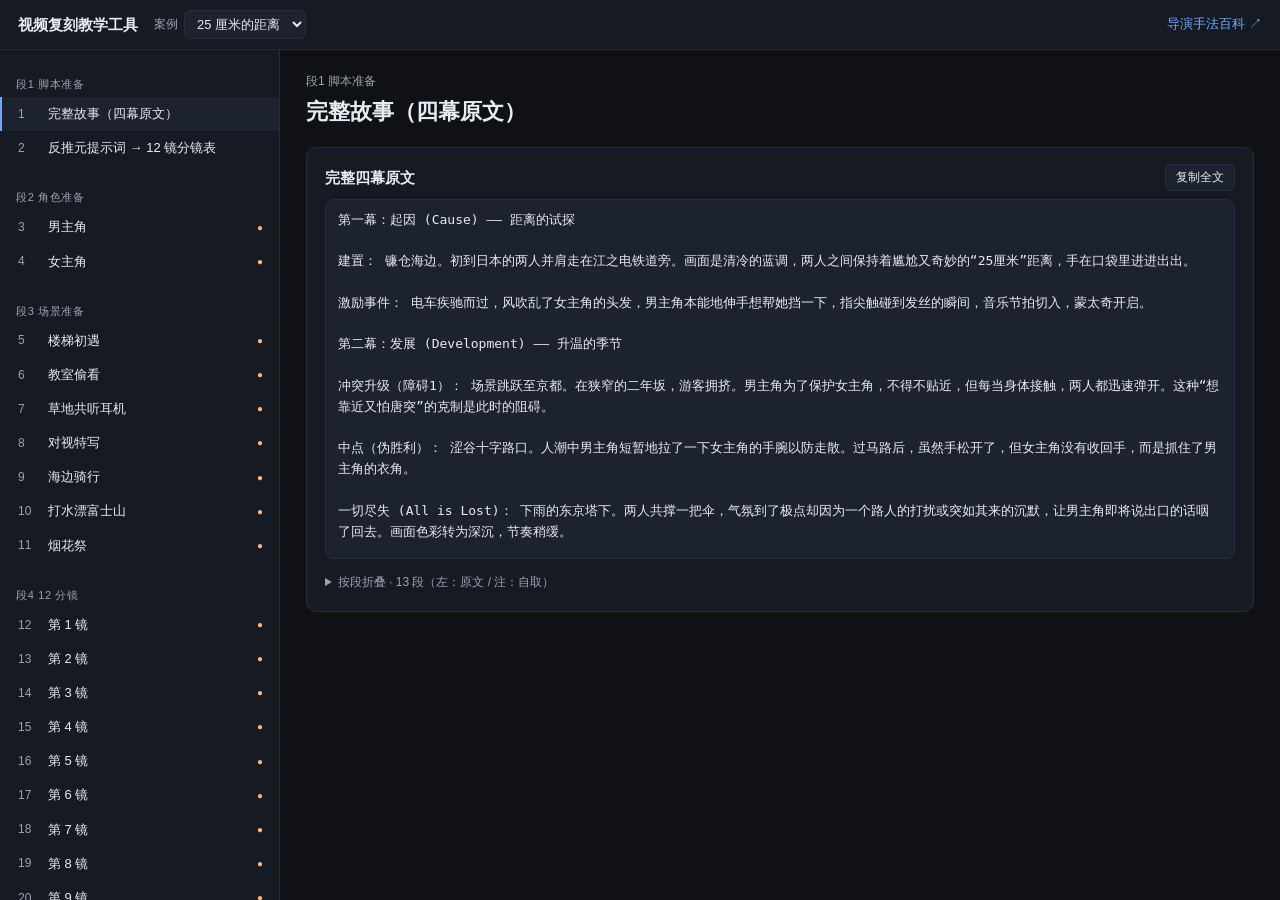
==== web/index.html @ 410fa0f4 "重写脚手架：23 步结构 + 案例下拉 + 双输出管线 - scripts/build-course-data.py: 从 source.json 修复 JSON 残缺、   抽取节点、按场景/角色分" ====
<!doctype html>
<html lang="zh-CN">
<head>
  <meta charset="utf-8" />
  <meta name="viewport" content="width=device-width,initial-scale=1" />
  <title>视频复刻教学工具</title>
  <link rel="stylesheet" href="./styles.css" />
</head>
<body>
  <header class="app-header">
    <div class="brand">视频复刻教学工具</div>
    <div class="case-picker">
      <label for="case-select">案例</label>
      <select id="case-select"></select>
    </div>
    <a class="wiki-link" href="./wiki.html" target="_blank" rel="noopener">导演手法百科 ↗</a>
  </header>

  <div class="layout">
    <aside id="sidebar" class="sidebar"></aside>
    <main id="main" class="main">
      <div class="empty">加载中…</div>
    </main>
  </div>

  <script src="./app.js"></script>
</body>
</html>
---- web/styles.css ----
:root {
  --bg: #0f1115;
  --panel: #161a22;
  --panel-2: #1c2230;
  --border: #262d3b;
  --text: #e7ebf3;
  --text-dim: #9aa3b2;
  --accent: #6ea8fe;
  --accent-2: #ffb27a;
  --ok: #59c28d;
}
* { box-sizing: border-box; }
html, body { margin: 0; padding: 0; background: var(--bg); color: var(--text);
  font: 14px/1.55 -apple-system, BlinkMacSystemFont, "PingFang SC", "Microsoft YaHei", sans-serif; }

a { color: var(--accent); text-decoration: none; }
a:hover { text-decoration: underline; }

.app-header {
  display: flex; align-items: center; gap: 16px;
  padding: 10px 18px; border-bottom: 1px solid var(--border); background: var(--panel);
  position: sticky; top: 0; z-index: 10;
}
.brand { font-weight: 600; font-size: 15px; }
.case-picker { display: flex; align-items: center; gap: 6px; }
.case-picker label { color: var(--text-dim); font-size: 12px; }
.case-picker select {
  background: var(--panel-2); color: var(--text); border: 1px solid var(--border);
  padding: 5px 8px; border-radius: 6px; font-size: 13px;
}
.wiki-link { margin-left: auto; font-size: 13px; }

.layout { display: grid; grid-template-columns: 280px 1fr; min-height: calc(100vh - 50px); }

.sidebar {
  border-right: 1px solid var(--border); background: var(--panel);
  padding: 12px 0; overflow-y: auto; max-height: calc(100vh - 50px); position: sticky; top: 50px;
}
.side-group { padding: 6px 0 10px 0; }
.side-group-title {
  padding: 8px 16px 4px 16px; font-size: 11px; color: var(--text-dim);
  letter-spacing: 0.06em; text-transform: uppercase;
}
.side-step {
  display: flex; align-items: center; gap: 8px; padding: 7px 16px;
  color: var(--text); font-size: 13px; cursor: pointer; border-left: 2px solid transparent;
}
.side-step:hover { background: var(--panel-2); text-decoration: none; }
.side-step.active { background: var(--panel-2); border-left-color: var(--accent); }
.step-no { color: var(--text-dim); width: 22px; font-variant-numeric: tabular-nums; font-size: 12px; }
.step-title { flex: 1; }
.ms-dot { color: var(--accent-2); font-size: 10px; }

.main { padding: 22px 26px 80px 26px; max-width: 1000px; }
.empty { color: var(--text-dim); padding: 40px; text-align: center; }

.step-head { margin: 0 0 18px 0; }
.breadcrumb { color: var(--text-dim); font-size: 12px; margin-bottom: 4px; }
.step-head h1 { font-size: 22px; margin: 0; font-weight: 600; }

.card {
  background: var(--panel); border: 1px solid var(--border); border-radius: 10px;
  padding: 16px 18px; margin-bottom: 16px;
}
.sub-card.milestone { border-color: #4a3f2a; background: linear-gradient(0deg, rgba(255,178,122,0.04), transparent), var(--panel); }
.card-head { display: flex; align-items: center; gap: 10px; margin-bottom: 8px; }
.card-title { font-weight: 600; font-size: 15px; flex: 1; }
.copy-btn {
  background: var(--panel-2); color: var(--text); border: 1px solid var(--border);
  padding: 4px 10px; border-radius: 6px; font-size: 12px; cursor: pointer;
}
.copy-btn:hover { background: #232a3a; }
.copy-btn.copied { background: var(--ok); color: #0a0f0a; border-color: var(--ok); }

.desc { color: var(--text-dim); font-size: 13px; margin: 6px 0 10px 0; }

pre.story-body, pre.prompt-body, pre.seg-body {
  white-space: pre-wrap; word-break: break-word;
  background: var(--panel-2); border: 1px solid var(--border); border-radius: 8px;
  padding: 10px 12px; font: 13px/1.6 ui-monospace, "SF Mono", Consolas, monospace;
  margin: 0;
}
pre.story-body { max-height: 360px; overflow-y: auto; }
pre.prompt-body { max-height: 320px; overflow-y: auto; }

.segments { margin-top: 10px; }
.segments summary { cursor: pointer; color: var(--text-dim); font-size: 12px; padding: 4px 0; }
.seg-row { display: grid; grid-template-columns: 140px 1fr; gap: 10px; margin: 8px 0; }
.seg-label { color: var(--accent); font-size: 12px; }
.seg-body { font-size: 12px; }

.tools { margin-top: 12px; }
.tools-label { color: var(--text-dim); font-size: 12px; margin-bottom: 6px; }
.tools-list { display: flex; flex-wrap: wrap; gap: 8px; }
.tool-chip {
  display: inline-flex; align-items: baseline; gap: 6px;
  background: var(--panel-2); border: 1px solid var(--border);
  padding: 5px 10px; border-radius: 999px; font-size: 12px;
}
.tool-chip strong { font-weight: 600; }
.tool-chip .note { color: var(--text-dim); font-size: 11px; }

.preview { margin-top: 12px; }
.preview-label { color: var(--text-dim); font-size: 12px; margin-bottom: 6px; }
.preview-grid { display: grid; grid-template-columns: repeat(auto-fill, minmax(140px, 1fr)); gap: 8px; }
.preview-grid img, .preview-grid video { width: 100%; height: 90px; object-fit: cover; border-radius: 6px; background: #000; }

.upload { margin-top: 14px; padding: 12px; border: 1px dashed var(--border); border-radius: 8px; background: rgba(255,178,122,0.03); }
.upload-label { color: var(--accent-2); font-size: 12px; margin-bottom: 8px; }
.upload-controls { display: flex; align-items: center; gap: 10px; }
.upload-controls input[type=file] { color: var(--text-dim); font-size: 12px; }
.upload-controls .del-btn {
  background: transparent; color: var(--text-dim); border: 1px solid var(--border);
  padding: 3px 8px; border-radius: 5px; font-size: 12px; cursor: pointer;
}
.upload-preview { margin-top: 10px; }
.upload-preview img, .upload-preview video { max-width: 360px; max-height: 240px; border-radius: 6px; }

.knowledge-card {
  margin-top: 12px; padding: 10px 12px; background: rgba(110,168,254,0.06);
  border: 1px solid rgba(110,168,254,0.25); border-radius: 8px;
}
.kc-title { font-size: 13px; margin-bottom: 4px; }
.kc-body { color: var(--text-dim); font-size: 12px; }

dl.sb-row { display: grid; grid-template-columns: 80px 1fr; gap: 6px 12px; margin: 6px 0; }
dl.sb-row dt { color: var(--text-dim); font-size: 12px; }
dl.sb-row dd { margin: 0; font-size: 13px; }

.table-wrap { overflow-x: auto; }
.sb-table { width: 100%; border-collapse: collapse; font-size: 12px; }
.sb-table th, .sb-table td { border: 1px solid var(--border); padding: 6px 8px; text-align: left; vertical-align: top; }
.sb-table th { background: var(--panel-2); color: var(--text-dim); font-weight: 500; }

/* wiki */
.wiki-body { background: var(--bg); }
.wiki-main { display: grid; grid-template-columns: 260px 1fr; gap: 24px; padding: 20px 26px; max-width: 1100px; margin: 0 auto; }
.wiki-toc { position: sticky; top: 70px; align-self: start; display: flex; flex-direction: column; gap: 4px; }
.wiki-toc a { padding: 6px 8px; border-radius: 6px; font-size: 13px; }
.wiki-toc a:hover { background: var(--panel-2); text-decoration: none; }
.wiki-content { display: flex; flex-direction: column; gap: 18px; }
.wiki-entry { background: var(--panel); border: 1px solid var(--border); border-radius: 10px; padding: 16px 18px; }
.wiki-entry h2 { margin: 0 0 8px 0; font-size: 17px; }
.wiki-entry pre { white-space: pre-wrap; color: var(--text-dim); font: 13px/1.65 inherit; margin: 0; }
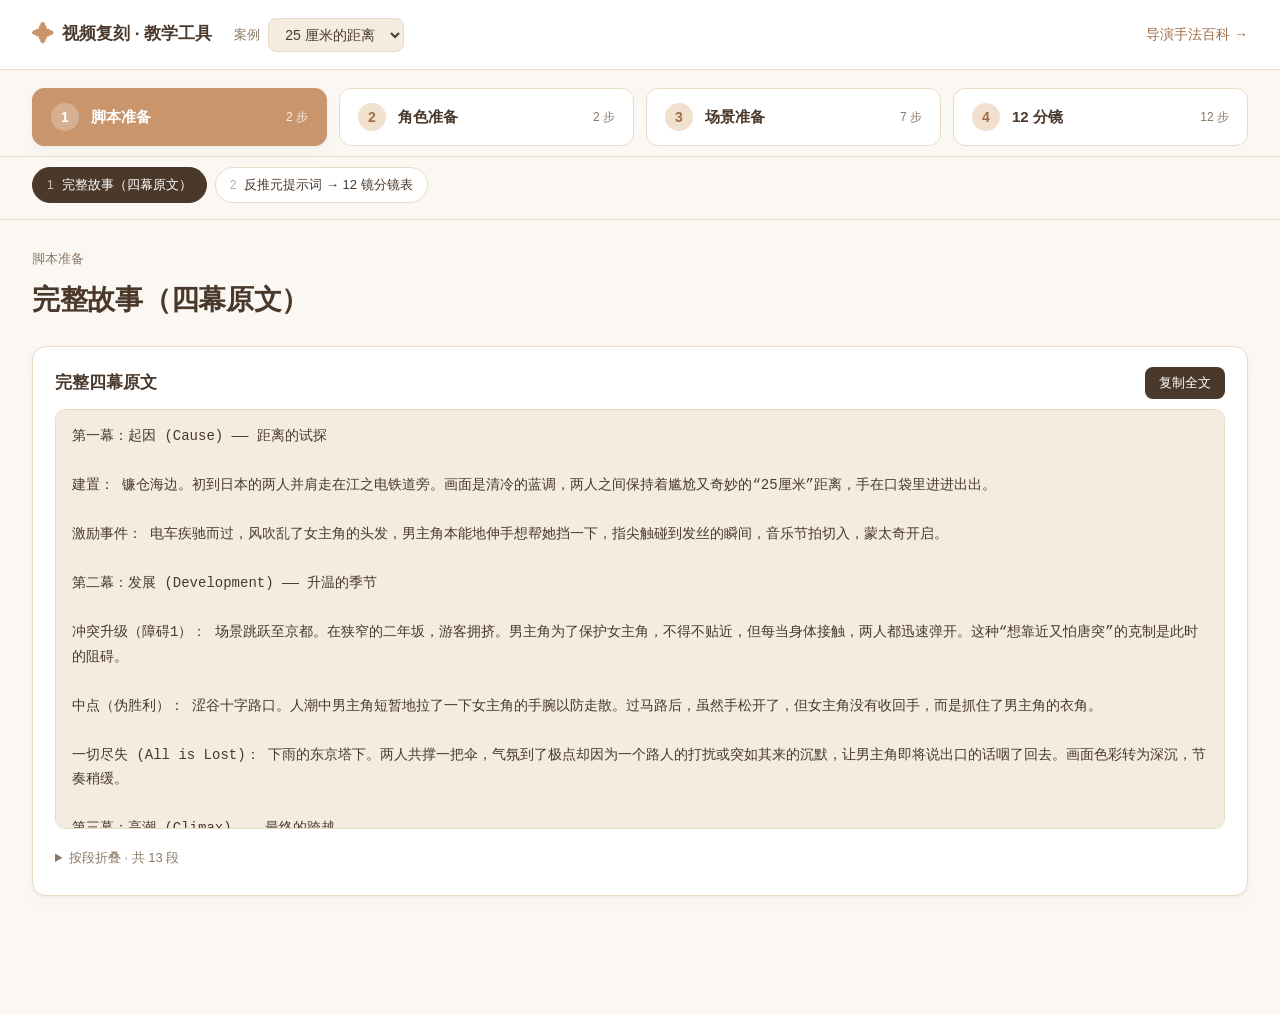
==== commit 9ab59501: "重写 UI：浅色奶茶豆沙色 / 顶部 4 段标签 / 三栏布局，build 一键含下载 UI - 浅色主题（#FBF8F4 底 + 焦糖豆沙色点缀），字号加大 - 顶部 4 个段标签横排（脚本/角色/" ====
--- a/web/index.html
+++ b/web/index.html
@@ -8,20 +8,23 @@
 </head>
 <body>
   <header class="app-header">
-    <div class="brand">视频复刻教学工具</div>
+    <div class="brand">
+      <span class="brand-icon">✦</span>
+      <span>视频复刻 · 教学工具</span>
+    </div>
     <div class="case-picker">
       <label for="case-select">案例</label>
       <select id="case-select"></select>
     </div>
-    <a class="wiki-link" href="./wiki.html" target="_blank" rel="noopener">导演手法百科 ↗</a>
+    <a class="wiki-link" href="./wiki.html" target="_blank" rel="noopener">导演手法百科 →</a>
   </header>
 
-  <div class="layout">
-    <aside id="sidebar" class="sidebar"></aside>
-    <main id="main" class="main">
-      <div class="empty">加载中…</div>
-    </main>
-  </div>
+  <nav id="section-tabs" class="section-tabs"></nav>
+  <nav id="step-strip" class="step-strip"></nav>
+
+  <main id="main" class="main">
+    <div class="empty">加载中…</div>
+  </main>
 
   <script src="./app.js"></script>
 </body>
--- a/web/styles.css
+++ b/web/styles.css
@@ -1,144 +1,291 @@
+/* 视频复刻教学工具 — 浅色 · 奶茶豆沙色 */
+
 :root {
-  --bg: #0f1115;
-  --panel: #161a22;
-  --panel-2: #1c2230;
-  --border: #262d3b;
-  --text: #e7ebf3;
-  --text-dim: #9aa3b2;
-  --accent: #6ea8fe;
-  --accent-2: #ffb27a;
-  --ok: #59c28d;
-}
+  --bg:           #FBF8F4;
+  --paper:        #FFFFFF;
+  --paper-soft:   #F4ECE0;
+  --ink:          #4A382B;
+  --ink-soft:     #8A7866;
+  --ink-faint:    #B8A99A;
+  --line:         #E8DCC9;
+  --accent:       #C8956D;       /* 豆沙焦糖 */
+  --accent-deep:  #A26C46;
+  --accent-soft:  #F2E0CE;
+  --milestone:    #D89E76;
+  --shadow:       0 1px 3px rgba(90, 60, 30, 0.05), 0 6px 16px rgba(90, 60, 30, 0.04);
+}
+
 * { box-sizing: border-box; }
-html, body { margin: 0; padding: 0; background: var(--bg); color: var(--text);
-  font: 14px/1.55 -apple-system, BlinkMacSystemFont, "PingFang SC", "Microsoft YaHei", sans-serif; }
-
-a { color: var(--accent); text-decoration: none; }
+html, body { margin: 0; padding: 0; background: var(--bg); color: var(--ink);
+  font: 15px/1.7 -apple-system, BlinkMacSystemFont, "PingFang SC", "HarmonyOS Sans SC", "Noto Sans CJK SC", "Microsoft YaHei", sans-serif;
+  -webkit-font-smoothing: antialiased; -moz-osx-font-smoothing: grayscale;
+}
+a { color: var(--accent-deep); text-decoration: none; }
 a:hover { text-decoration: underline; }
 
+/* ---------- top header ---------- */
 .app-header {
-  display: flex; align-items: center; gap: 16px;
-  padding: 10px 18px; border-bottom: 1px solid var(--border); background: var(--panel);
-  position: sticky; top: 0; z-index: 10;
-}
-.brand { font-weight: 600; font-size: 15px; }
-.case-picker { display: flex; align-items: center; gap: 6px; }
-.case-picker label { color: var(--text-dim); font-size: 12px; }
+  display: flex; align-items: center; gap: 22px;
+  padding: 16px 32px; background: var(--paper);
+  border-bottom: 1px solid var(--line);
+  position: sticky; top: 0; z-index: 20;
+}
+.brand { display: flex; align-items: center; gap: 8px; font-size: 17px; font-weight: 600; color: var(--ink); }
+.brand-icon { color: var(--accent); font-size: 22px; }
+.case-picker { display: flex; align-items: center; gap: 8px; }
+.case-picker label { color: var(--ink-soft); font-size: 13px; }
 .case-picker select {
-  background: var(--panel-2); color: var(--text); border: 1px solid var(--border);
-  padding: 5px 8px; border-radius: 6px; font-size: 13px;
-}
-.wiki-link { margin-left: auto; font-size: 13px; }
-
-.layout { display: grid; grid-template-columns: 280px 1fr; min-height: calc(100vh - 50px); }
-
-.sidebar {
-  border-right: 1px solid var(--border); background: var(--panel);
-  padding: 12px 0; overflow-y: auto; max-height: calc(100vh - 50px); position: sticky; top: 50px;
-}
-.side-group { padding: 6px 0 10px 0; }
-.side-group-title {
-  padding: 8px 16px 4px 16px; font-size: 11px; color: var(--text-dim);
-  letter-spacing: 0.06em; text-transform: uppercase;
-}
-.side-step {
-  display: flex; align-items: center; gap: 8px; padding: 7px 16px;
-  color: var(--text); font-size: 13px; cursor: pointer; border-left: 2px solid transparent;
-}
-.side-step:hover { background: var(--panel-2); text-decoration: none; }
-.side-step.active { background: var(--panel-2); border-left-color: var(--accent); }
-.step-no { color: var(--text-dim); width: 22px; font-variant-numeric: tabular-nums; font-size: 12px; }
-.step-title { flex: 1; }
-.ms-dot { color: var(--accent-2); font-size: 10px; }
-
-.main { padding: 22px 26px 80px 26px; max-width: 1000px; }
-.empty { color: var(--text-dim); padding: 40px; text-align: center; }
-
-.step-head { margin: 0 0 18px 0; }
-.breadcrumb { color: var(--text-dim); font-size: 12px; margin-bottom: 4px; }
-.step-head h1 { font-size: 22px; margin: 0; font-weight: 600; }
-
+  background: var(--paper-soft); color: var(--ink);
+  border: 1px solid var(--line); padding: 7px 12px;
+  border-radius: 8px; font-size: 14px; font-family: inherit;
+  cursor: pointer;
+}
+.case-picker select:hover { border-color: var(--accent); }
+.wiki-link { margin-left: auto; font-size: 14px; color: var(--accent-deep); }
+
+/* ---------- section tabs (top 4 buttons) ---------- */
+.section-tabs {
+  display: flex; gap: 12px; padding: 18px 32px 10px 32px;
+  background: var(--bg); border-bottom: 1px solid var(--line);
+  position: sticky; top: 61px; z-index: 15;
+}
+.section-tab {
+  flex: 1; display: flex; align-items: center; gap: 12px;
+  padding: 14px 18px; background: var(--paper);
+  border: 1px solid var(--line); border-radius: 12px;
+  cursor: pointer; font-family: inherit; color: var(--ink);
+  transition: all 0.15s ease;
+  text-align: left;
+}
+.section-tab:hover { border-color: var(--accent); transform: translateY(-1px); }
+.section-tab.active {
+  background: var(--accent); border-color: var(--accent);
+  color: #fff; box-shadow: var(--shadow);
+}
+.section-tab.active .tab-no, .section-tab.active .tab-count { color: rgba(255,255,255,0.85); }
+.tab-no {
+  width: 28px; height: 28px; border-radius: 999px;
+  background: var(--accent-soft); color: var(--accent-deep);
+  display: flex; align-items: center; justify-content: center;
+  font-weight: 600; font-size: 14px; flex-shrink: 0;
+}
+.section-tab.active .tab-no { background: rgba(255,255,255,0.25); color: #fff; }
+.tab-label { font-size: 15px; font-weight: 600; flex: 1; }
+.tab-count { color: var(--ink-soft); font-size: 12px; }
+
+/* ---------- step strip (chips under tabs) ---------- */
+.step-strip {
+  display: flex; gap: 8px; padding: 10px 32px 16px 32px;
+  overflow-x: auto; background: var(--bg);
+  border-bottom: 1px solid var(--line);
+  position: sticky; top: 156px; z-index: 12;
+}
+.step-strip::-webkit-scrollbar { height: 6px; }
+.step-strip::-webkit-scrollbar-thumb { background: var(--line); border-radius: 3px; }
+.strip-step {
+  display: inline-flex; align-items: center; gap: 8px;
+  padding: 8px 14px; background: var(--paper);
+  border: 1px solid var(--line); border-radius: 999px;
+  cursor: pointer; font-family: inherit; font-size: 13px;
+  color: var(--ink); white-space: nowrap;
+  transition: all 0.15s ease;
+}
+.strip-step:hover { border-color: var(--accent); color: var(--accent-deep); }
+.strip-step.active {
+  background: var(--ink); color: var(--paper);
+  border-color: var(--ink);
+}
+.ss-no { color: var(--ink-faint); font-size: 12px; font-variant-numeric: tabular-nums; }
+.strip-step.active .ss-no { color: rgba(255,255,255,0.7); }
+.ss-title { font-weight: 500; }
+.ss-dot { color: var(--milestone); font-size: 9px; }
+
+/* ---------- main ---------- */
+.main { padding: 28px 32px 100px 32px; max-width: 1400px; margin: 0 auto; }
+.empty { color: var(--ink-soft); padding: 60px 0; text-align: center; font-size: 15px; }
+
+.step-head { margin-bottom: 22px; }
+.breadcrumb { color: var(--ink-soft); font-size: 13px; margin-bottom: 6px; }
+.step-head h1 { font-size: 28px; margin: 0; font-weight: 700; letter-spacing: -0.01em; }
+
+/* ---------- card ---------- */
 .card {
-  background: var(--panel); border: 1px solid var(--border); border-radius: 10px;
-  padding: 16px 18px; margin-bottom: 16px;
-}
-.sub-card.milestone { border-color: #4a3f2a; background: linear-gradient(0deg, rgba(255,178,122,0.04), transparent), var(--panel); }
-.card-head { display: flex; align-items: center; gap: 10px; margin-bottom: 8px; }
-.card-title { font-weight: 600; font-size: 15px; flex: 1; }
+  background: var(--paper); border: 1px solid var(--line); border-radius: 14px;
+  padding: 20px 22px; margin-bottom: 18px; box-shadow: var(--shadow);
+}
+.card.sub-card.milestone {
+  border-color: var(--milestone);
+  background: linear-gradient(0deg, rgba(216, 158, 118, 0.04), transparent), var(--paper);
+}
+.card.sub-card.knowledge {
+  background: var(--accent-soft); border-color: var(--accent);
+  padding: 16px 20px;
+}
+.card.story-card pre.story-body { max-height: 420px; }
+
+.card-head { display: flex; align-items: center; gap: 12px; margin-bottom: 10px; }
+.card-title { font-weight: 600; font-size: 17px; flex: 1; color: var(--ink); }
 .copy-btn {
-  background: var(--panel-2); color: var(--text); border: 1px solid var(--border);
-  padding: 4px 10px; border-radius: 6px; font-size: 12px; cursor: pointer;
-}
-.copy-btn:hover { background: #232a3a; }
-.copy-btn.copied { background: var(--ok); color: #0a0f0a; border-color: var(--ok); }
-
-.desc { color: var(--text-dim); font-size: 13px; margin: 6px 0 10px 0; }
-
+  background: var(--ink); color: var(--paper); border: none;
+  padding: 7px 14px; border-radius: 8px; font-size: 13px;
+  cursor: pointer; font-family: inherit; font-weight: 500;
+  transition: all 0.15s ease;
+}
+.copy-btn:hover { background: var(--accent-deep); }
+.copy-btn.copied { background: #5b8a5b; }
+
+.desc { color: var(--ink-soft); font-size: 14px; margin: 4px 0 14px 0; }
+
+/* ---------- prompt / story body ---------- */
 pre.story-body, pre.prompt-body, pre.seg-body {
   white-space: pre-wrap; word-break: break-word;
-  background: var(--panel-2); border: 1px solid var(--border); border-radius: 8px;
-  padding: 10px 12px; font: 13px/1.6 ui-monospace, "SF Mono", Consolas, monospace;
-  margin: 0;
-}
-pre.story-body { max-height: 360px; overflow-y: auto; }
-pre.prompt-body { max-height: 320px; overflow-y: auto; }
-
-.segments { margin-top: 10px; }
-.segments summary { cursor: pointer; color: var(--text-dim); font-size: 12px; padding: 4px 0; }
-.seg-row { display: grid; grid-template-columns: 140px 1fr; gap: 10px; margin: 8px 0; }
-.seg-label { color: var(--accent); font-size: 12px; }
-.seg-body { font-size: 12px; }
-
-.tools { margin-top: 12px; }
-.tools-label { color: var(--text-dim); font-size: 12px; margin-bottom: 6px; }
+  background: var(--paper-soft); border: 1px solid var(--line);
+  border-radius: 10px; padding: 14px 16px;
+  font: 14px/1.75 ui-monospace, "SF Mono", Consolas, monospace;
+  color: var(--ink); margin: 0;
+}
+pre.story-body { max-height: 420px; overflow-y: auto; }
+pre.prompt-body { max-height: 360px; overflow-y: auto; font-size: 13px; }
+
+.segments { margin-top: 12px; }
+.segments summary { cursor: pointer; color: var(--ink-soft); font-size: 13px; padding: 6px 0; user-select: none; }
+.segments summary:hover { color: var(--accent-deep); }
+.seg-row { display: grid; grid-template-columns: 160px 1fr; gap: 12px; margin: 10px 0; }
+.seg-label { color: var(--accent-deep); font-size: 13px; font-weight: 500; }
+.seg-body { font-size: 13px; }
+
+/* ---------- 3-column layout per sub-card ---------- */
+.three-col {
+  display: grid; grid-template-columns: 1fr 1.4fr 1fr;
+  gap: 16px; margin-top: 12px;
+}
+@media (max-width: 1024px) {
+  .three-col { grid-template-columns: 1fr; }
+}
+.col { background: var(--paper-soft); border-radius: 10px; padding: 12px 14px; }
+.col-label { color: var(--ink-soft); font-size: 12px; letter-spacing: 0.05em; text-transform: uppercase; margin-bottom: 10px; font-weight: 500; }
+.col-body { display: flex; flex-direction: column; gap: 10px; }
+
+.col-input .col-body { gap: 12px; }
+.col-output .col-body { gap: 10px; }
+
+/* prompt column overrides — no card bg, prompt fills */
+.col-prompt { background: transparent; padding: 0 4px; }
+.col-prompt .col-label { padding-left: 4px; }
+.col-prompt pre.prompt-body { background: var(--paper-soft); }
+
+.ph-empty { color: var(--ink-faint); font-size: 13px; font-style: italic; padding: 20px 0; text-align: center; }
+.ph-text { color: var(--ink-soft); font-size: 13px; padding: 14px 12px; background: var(--paper); border: 1px dashed var(--line); border-radius: 8px; text-align: center; }
+
+/* ---------- asset thumb ---------- */
+.asset-thumb { margin: 0; }
+.asset-thumb img {
+  width: 100%; display: block; border-radius: 8px;
+  background: var(--paper); border: 1px solid var(--line);
+  max-height: 220px; object-fit: cover;
+}
+.asset-thumb.missing img { display: none; }
+.asset-thumb .missing-box {
+  height: 120px; border-radius: 8px; border: 1px dashed var(--line);
+  background: repeating-linear-gradient(45deg, var(--paper) 0 8px, var(--paper-soft) 8px 16px);
+  display: flex; flex-direction: column; align-items: center; justify-content: center;
+  color: var(--ink-faint); font-size: 12px; gap: 4px;
+}
+.asset-thumb .missing-box small { font-family: ui-monospace, monospace; font-size: 10px; opacity: 0.7; }
+
+.output-grid {
+  display: grid; grid-template-columns: repeat(auto-fill, minmax(110px, 1fr));
+  gap: 6px;
+}
+.input-cell { display: flex; flex-direction: column; gap: 4px; }
+.cell-cap { color: var(--ink-soft); font-size: 11px; text-align: center; }
+.ref-from-upload {
+  border: 1px dashed var(--line); border-radius: 8px;
+  padding: 16px 10px; color: var(--ink-soft); font-size: 12px;
+  text-align: center; min-height: 80px; display: flex;
+  align-items: center; justify-content: center;
+}
+.ref-from-upload.filled { padding: 6px; border-style: solid; }
+.ref-from-upload img { max-width: 100%; max-height: 140px; border-radius: 6px; display: block; margin: 0 auto; }
+
+/* ---------- variants ---------- */
+.variants { margin-top: 14px; }
+.variants-label { color: var(--ink-soft); font-size: 12px; margin-bottom: 6px; }
+.variants-grid {
+  display: grid; grid-template-columns: repeat(auto-fill, minmax(90px, 1fr));
+  gap: 6px;
+}
+.variants-grid .asset-thumb img { max-height: 80px; }
+
+/* ---------- tools ---------- */
+.tools { margin-top: 14px; }
+.tools-label { color: var(--ink-soft); font-size: 12px; margin-bottom: 8px; }
 .tools-list { display: flex; flex-wrap: wrap; gap: 8px; }
 .tool-chip {
-  display: inline-flex; align-items: baseline; gap: 6px;
-  background: var(--panel-2); border: 1px solid var(--border);
-  padding: 5px 10px; border-radius: 999px; font-size: 12px;
-}
+  display: inline-flex; align-items: center; gap: 8px;
+  background: var(--paper-soft); border: 1px solid var(--line);
+  padding: 7px 14px; border-radius: 999px; font-size: 13px;
+  color: var(--ink); transition: all 0.15s ease;
+}
+.tool-chip:hover { background: var(--accent-soft); border-color: var(--accent); text-decoration: none; }
 .tool-chip strong { font-weight: 600; }
-.tool-chip .note { color: var(--text-dim); font-size: 11px; }
-
-.preview { margin-top: 12px; }
-.preview-label { color: var(--text-dim); font-size: 12px; margin-bottom: 6px; }
-.preview-grid { display: grid; grid-template-columns: repeat(auto-fill, minmax(140px, 1fr)); gap: 8px; }
-.preview-grid img, .preview-grid video { width: 100%; height: 90px; object-fit: cover; border-radius: 6px; background: #000; }
-
-.upload { margin-top: 14px; padding: 12px; border: 1px dashed var(--border); border-radius: 8px; background: rgba(255,178,122,0.03); }
-.upload-label { color: var(--accent-2); font-size: 12px; margin-bottom: 8px; }
-.upload-controls { display: flex; align-items: center; gap: 10px; }
-.upload-controls input[type=file] { color: var(--text-dim); font-size: 12px; }
+.tool-chip .note { color: var(--ink-soft); font-size: 12px; }
+
+/* ---------- upload widget ---------- */
+.upload {
+  border: 1px dashed var(--milestone); border-radius: 10px;
+  padding: 14px; background: rgba(216, 158, 118, 0.05);
+}
+.upload-label { color: var(--accent-deep); font-size: 13px; font-weight: 500; margin-bottom: 8px; display: block; }
+.upload-controls { display: flex; align-items: center; gap: 10px; flex-wrap: wrap; }
+.upload-controls input[type=file] { font-size: 13px; color: var(--ink-soft); }
+.upload-controls input[type=file]::file-selector-button {
+  background: var(--paper); border: 1px solid var(--line); border-radius: 6px;
+  padding: 6px 12px; margin-right: 8px; font-size: 13px; color: var(--ink);
+  cursor: pointer; font-family: inherit;
+}
 .upload-controls .del-btn {
-  background: transparent; color: var(--text-dim); border: 1px solid var(--border);
-  padding: 3px 8px; border-radius: 5px; font-size: 12px; cursor: pointer;
-}
-.upload-preview { margin-top: 10px; }
-.upload-preview img, .upload-preview video { max-width: 360px; max-height: 240px; border-radius: 6px; }
-
-.knowledge-card {
-  margin-top: 12px; padding: 10px 12px; background: rgba(110,168,254,0.06);
-  border: 1px solid rgba(110,168,254,0.25); border-radius: 8px;
-}
-.kc-title { font-size: 13px; margin-bottom: 4px; }
-.kc-body { color: var(--text-dim); font-size: 12px; }
-
-dl.sb-row { display: grid; grid-template-columns: 80px 1fr; gap: 6px 12px; margin: 6px 0; }
-dl.sb-row dt { color: var(--text-dim); font-size: 12px; }
-dl.sb-row dd { margin: 0; font-size: 13px; }
-
+  background: transparent; color: var(--ink-soft); border: 1px solid var(--line);
+  padding: 6px 12px; border-radius: 6px; font-size: 12px; cursor: pointer;
+}
+.upload-preview { margin-top: 12px; }
+.upload-preview img, .upload-preview video {
+  max-width: 100%; max-height: 200px; border-radius: 8px;
+  display: block; border: 1px solid var(--line);
+}
+
+/* ---------- storyboard table ---------- */
 .table-wrap { overflow-x: auto; }
-.sb-table { width: 100%; border-collapse: collapse; font-size: 12px; }
-.sb-table th, .sb-table td { border: 1px solid var(--border); padding: 6px 8px; text-align: left; vertical-align: top; }
-.sb-table th { background: var(--panel-2); color: var(--text-dim); font-weight: 500; }
-
-/* wiki */
-.wiki-body { background: var(--bg); }
-.wiki-main { display: grid; grid-template-columns: 260px 1fr; gap: 24px; padding: 20px 26px; max-width: 1100px; margin: 0 auto; }
-.wiki-toc { position: sticky; top: 70px; align-self: start; display: flex; flex-direction: column; gap: 4px; }
-.wiki-toc a { padding: 6px 8px; border-radius: 6px; font-size: 13px; }
-.wiki-toc a:hover { background: var(--panel-2); text-decoration: none; }
+.sb-table { width: 100%; border-collapse: collapse; font-size: 13px; }
+.sb-table th, .sb-table td {
+  border: 1px solid var(--line); padding: 8px 12px;
+  text-align: left; vertical-align: top;
+}
+.sb-table th {
+  background: var(--paper-soft); color: var(--ink-soft);
+  font-weight: 500;
+}
+
+dl.sb-row {
+  display: grid; grid-template-columns: 90px 1fr; gap: 8px 16px;
+  margin: 6px 0 14px 0; padding: 14px 16px;
+  background: var(--paper-soft); border-radius: 10px;
+}
+dl.sb-row dt { color: var(--ink-soft); font-size: 13px; }
+dl.sb-row dd { margin: 0; font-size: 14px; color: var(--ink); }
+
+.knowledge-inline { margin: 6px 0; font-size: 13px; }
+.knowledge-inline a { font-weight: 500; }
+
+/* ---------- wiki page ---------- */
+.wiki-main {
+  display: grid; grid-template-columns: 240px 1fr; gap: 32px;
+  padding: 28px 32px; max-width: 1100px; margin: 0 auto;
+}
+.wiki-toc { position: sticky; top: 80px; align-self: start; display: flex; flex-direction: column; gap: 4px; }
+.wiki-toc a { padding: 7px 12px; border-radius: 7px; font-size: 14px; color: var(--ink); }
+.wiki-toc a:hover { background: var(--accent-soft); color: var(--accent-deep); text-decoration: none; }
 .wiki-content { display: flex; flex-direction: column; gap: 18px; }
-.wiki-entry { background: var(--panel); border: 1px solid var(--border); border-radius: 10px; padding: 16px 18px; }
-.wiki-entry h2 { margin: 0 0 8px 0; font-size: 17px; }
-.wiki-entry pre { white-space: pre-wrap; color: var(--text-dim); font: 13px/1.65 inherit; margin: 0; }
+.wiki-entry { background: var(--paper); border: 1px solid var(--line); border-radius: 12px; padding: 20px 22px; box-shadow: var(--shadow); }
+.wiki-entry h2 { margin: 0 0 10px 0; font-size: 19px; color: var(--ink); }
+.wiki-entry pre { white-space: pre-wrap; color: var(--ink); font: 14px/1.75 inherit; margin: 0; }
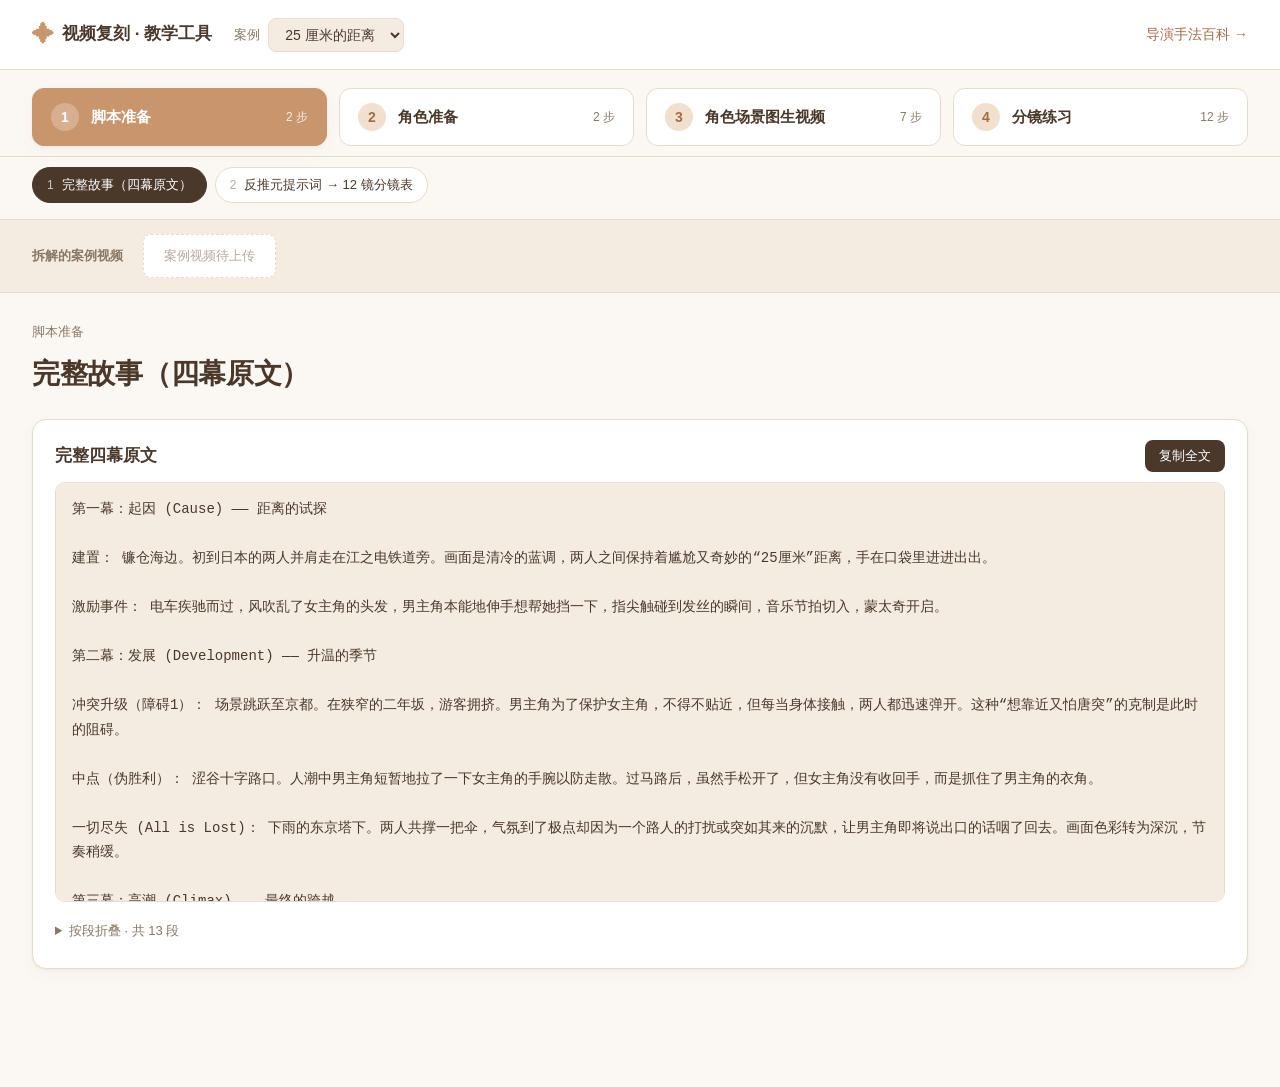
==== commit b92159bc: "省额度小修：改名、标签、预览区、链路验证、去除后台词 - 案例名改为「真人视频拆解 01」 - 第三模块改为「角色场景图生视频」，第四模块改为「分镜练习」 - 新增「拆解的案例视频」预览区（读固定路径" ====
--- a/web/index.html
+++ b/web/index.html
@@ -21,6 +21,7 @@
 
   <nav id="section-tabs" class="section-tabs"></nav>
   <nav id="step-strip" class="step-strip"></nav>
+  <div id="case-preview" class="case-preview"></div>
 
   <main id="main" class="main">
     <div class="empty">加载中…</div>
--- a/web/styles.css
+++ b/web/styles.css
@@ -100,6 +100,13 @@
 .ss-title { font-weight: 500; }
 .ss-dot { color: var(--milestone); font-size: 9px; }
 
+/* ---------- case preview ---------- */
+.case-preview { background: var(--paper-soft); border-bottom: 1px solid var(--line); padding: 14px 32px; }
+.case-preview-inner { max-width: 1400px; margin: 0 auto; display: flex; align-items: center; gap: 20px; }
+.case-preview-label { font-size: 13px; font-weight: 600; color: var(--ink-soft); white-space: nowrap; }
+.case-preview video { height: 80px; border-radius: 8px; background: #000; }
+.case-preview-ph { font-size: 13px; color: var(--ink-faint); background: var(--paper); border: 1px dashed var(--line); border-radius: 8px; padding: 10px 20px; }
+
 /* ---------- main ---------- */
 .main { padding: 28px 32px 100px 32px; max-width: 1400px; margin: 0 auto; }
 .empty { color: var(--ink-soft); padding: 60px 0; text-align: center; font-size: 15px; }
@@ -277,6 +284,108 @@
 .knowledge-inline { margin: 6px 0; font-size: 13px; }
 .knowledge-inline a { font-weight: 500; }
 
+/* ---------- step intro / note ---------- */
+.step-intro {
+  background: var(--accent-soft); border: 1px solid var(--accent);
+  border-radius: 12px; padding: 12px 16px; margin-bottom: 16px;
+  color: var(--accent-deep); font-size: 14px; font-weight: 500;
+}
+.step-intro .intro-icon { color: var(--accent-deep); margin-right: 6px; }
+.step-note {
+  background: var(--paper-soft); border: 1px solid var(--line);
+  border-radius: 10px; padding: 10px 14px; margin-bottom: 16px;
+  color: var(--ink-soft); font-size: 13px;
+}
+
+/* ---------- chain card (one straight horizontal pipeline per row) ---------- */
+.chain-card { padding: 16px 18px; }
+.chain-top { display: flex; align-items: center; gap: 12px; margin-bottom: 12px; }
+.chain-no {
+  background: var(--accent); color: #fff; border-radius: 8px;
+  padding: 5px 12px; font-size: 13px; font-weight: 600; flex-shrink: 0;
+}
+.chain-title { font-size: 14px; font-weight: 600; color: var(--ink); }
+
+.chain-track {
+  display: flex; align-items: center; gap: 6px;
+  overflow-x: auto; padding-bottom: 6px;
+}
+.chain-track::-webkit-scrollbar { height: 6px; }
+.chain-track::-webkit-scrollbar-thumb { background: var(--line); border-radius: 3px; }
+.chain-arrow { color: var(--accent); font-size: 20px; flex-shrink: 0; padding: 0 2px; }
+
+.cell { flex-shrink: 0; }
+.cell-inputs {
+  display: flex; flex-direction: column; gap: 6px;
+  width: 110px;
+}
+.cell-inputs .asset-thumb img { max-height: 90px; }
+.cell-result { width: 150px; }
+.cell-result .asset-thumb img, .cell-result .asset-thumb video { max-height: 110px; }
+.cell-cap { color: var(--ink-soft); font-size: 11px; text-align: center; margin-top: 4px; }
+
+.cell-prompt-fold { width: 180px; }
+.prompt-fold {
+  background: var(--paper-soft); border: 1px solid var(--line);
+  border-radius: 10px; padding: 6px 12px;
+}
+.prompt-fold summary {
+  cursor: pointer; color: var(--accent-deep); font-size: 12px;
+  padding: 6px 0; user-select: none; list-style: none;
+}
+.prompt-fold summary::-webkit-details-marker { display: none; }
+.prompt-fold summary::before { content: "📋 "; }
+.prompt-fold .copy-btn { margin: 6px 0; }
+.prompt-fold .prompt-body { max-height: 300px; overflow-y: auto; font-size: 12px; }
+
+.cell-status { min-width: 150px; display: flex; flex-direction: column; gap: 6px; }
+.status-badge {
+  display: inline-block; border-radius: 999px; padding: 6px 14px;
+  font-size: 14px; font-weight: 600; white-space: nowrap;
+}
+.st-final   { background: #e6f4ea; color: #2f7d46; border: 1px solid #bfe3c9; }
+.st-adopted { background: #fdf3e2; color: #a9762e; border: 1px solid #f0dcb6; }
+.st-unused  { background: #fbe9e7; color: #b5503f; border: 1px solid #f0c9c1; }
+.st-trial   { background: #eef0fb; color: #5b62a8; border: 1px solid #cfd4ef; }
+.st-unfin   { background: var(--paper-soft); color: var(--ink-soft); border: 1px solid var(--line); }
+.status-reason { color: var(--ink-soft); font-size: 12px; line-height: 1.5; }
+
+/* ---------- chain meta row ---------- */
+.chain-meta {
+  margin-top: 12px; padding-top: 12px; border-top: 1px dashed var(--line);
+  display: flex; flex-direction: column; gap: 5px;
+}
+.meta-line { display: flex; gap: 8px; font-size: 13px; align-items: baseline; flex-wrap: wrap; }
+.meta-label { color: var(--ink-soft); flex-shrink: 0; min-width: 64px; }
+.meta-value { color: var(--ink); }
+.term-tag {
+  display: inline-block; background: var(--accent-soft); border: 1px solid var(--accent);
+  color: var(--accent-deep); border-radius: 6px; padding: 2px 8px;
+  font-size: 12px; margin: 0 4px 4px 0;
+}
+.term-tag:hover { text-decoration: none; background: var(--accent); color: #fff; }
+
+/* ---------- practice (folded per step) ---------- */
+.practice-fold {
+  border: 1px solid var(--line); border-radius: 14px; background: var(--paper);
+  padding: 14px 18px; box-shadow: var(--shadow);
+}
+.practice-fold > summary {
+  cursor: pointer; color: var(--accent-deep); font-size: 15px; font-weight: 600;
+  user-select: none; list-style: none;
+}
+.practice-fold > summary::-webkit-details-marker { display: none; }
+.practice-body { margin-top: 14px; display: flex; flex-direction: column; gap: 14px; }
+.practice-field { display: flex; flex-direction: column; gap: 6px; }
+.practice-flabel { color: var(--ink-soft); font-size: 13px; }
+.practice-prompt {
+  width: 100%; min-height: 64px; resize: vertical; box-sizing: border-box;
+  border: 1px solid var(--line); border-radius: 8px; padding: 10px 12px;
+  font: 13px/1.6 ui-monospace, monospace; background: var(--paper-soft); color: var(--ink);
+}
+.practice-prompt:focus { outline: none; border-color: var(--accent); }
+
+
 /* ---------- wiki page ---------- */
 .wiki-main {
   display: grid; grid-template-columns: 240px 1fr; gap: 32px;
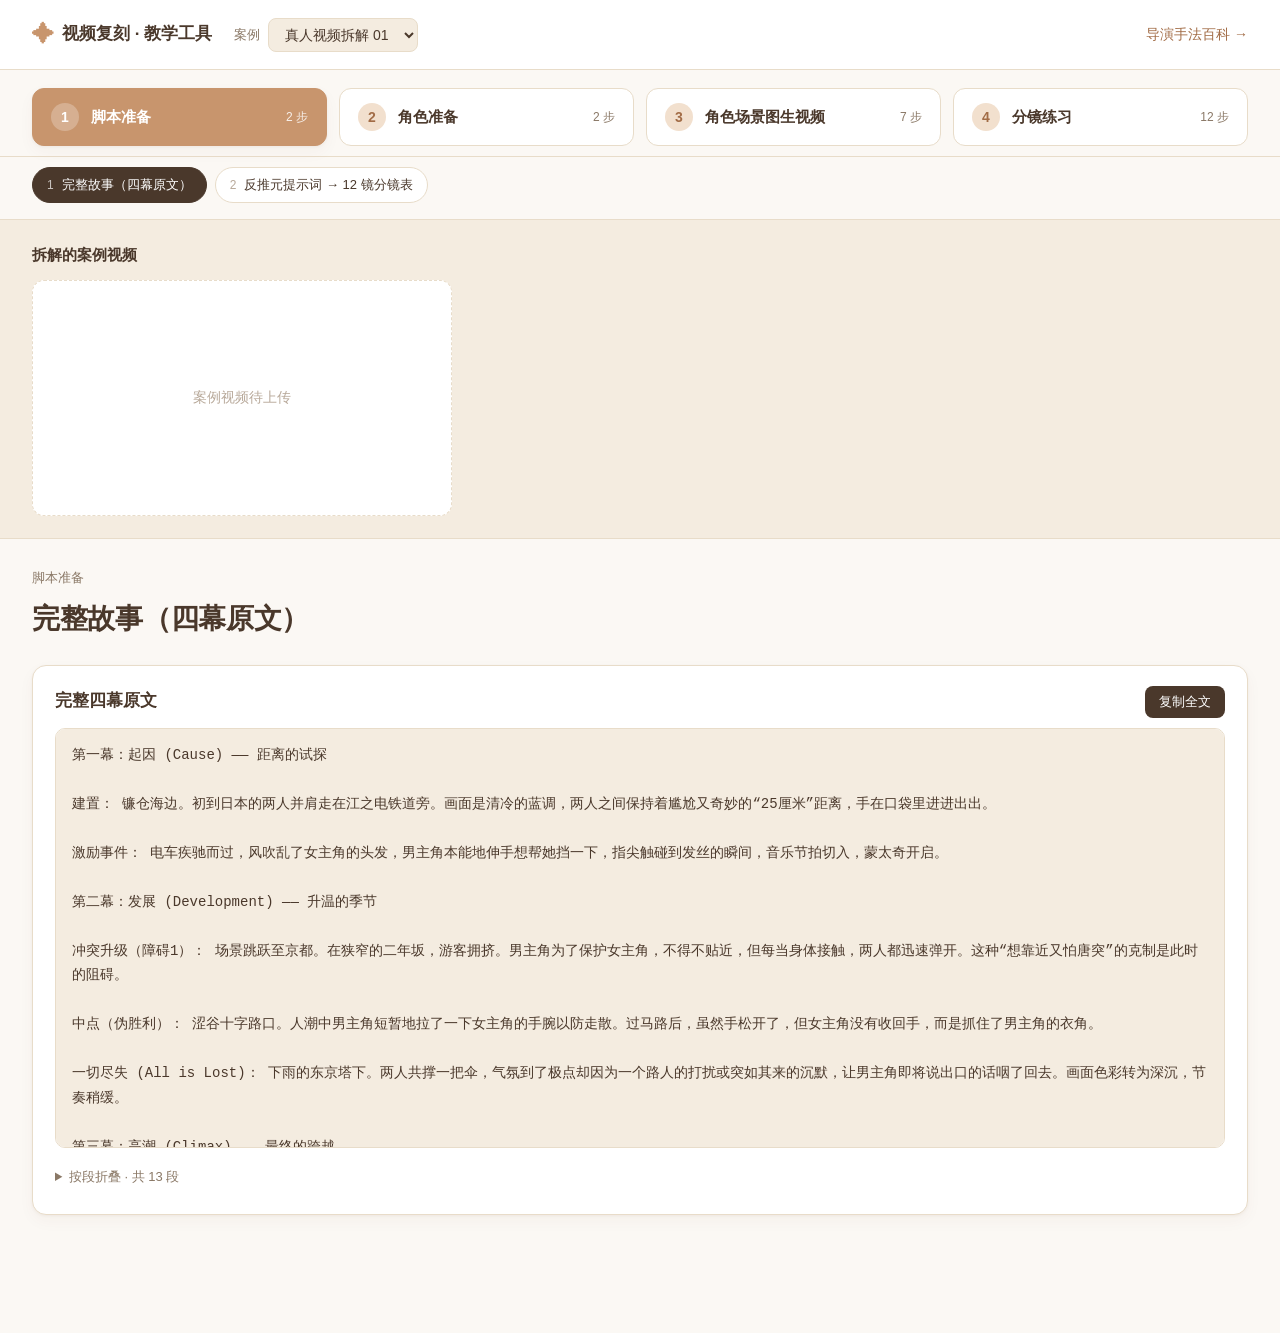
==== commit 5dbf3ff9: "Add offline device activation" ====
--- a/web/index.html
+++ b/web/index.html
@@ -5,28 +5,33 @@
   <meta name="viewport" content="width=device-width,initial-scale=1" />
   <title>视频复刻教学工具</title>
   <link rel="stylesheet" href="./styles.css" />
+  <link rel="stylesheet" href="./activation.css" />
 </head>
 <body>
-  <header class="app-header">
-    <div class="brand">
-      <span class="brand-icon">✦</span>
-      <span>视频复刻 · 教学工具</span>
-    </div>
-    <div class="case-picker">
-      <label for="case-select">案例</label>
-      <select id="case-select"></select>
-    </div>
-    <a class="wiki-link" href="./wiki.html" target="_blank" rel="noopener">导演手法百科 →</a>
-  </header>
+  <div data-course-shell>
+    <header class="app-header">
+      <div class="brand">
+        <span class="brand-icon">✦</span>
+        <span>视频复刻 · 教学工具</span>
+      </div>
+      <div class="case-picker">
+        <label for="case-select">案例</label>
+        <select id="case-select"></select>
+      </div>
+      <a class="wiki-link" href="./wiki.html" target="_blank" rel="noopener">导演手法百科 →</a>
+    </header>
 
-  <nav id="section-tabs" class="section-tabs"></nav>
-  <nav id="step-strip" class="step-strip"></nav>
-  <div id="case-preview" class="case-preview"></div>
+    <nav id="section-tabs" class="section-tabs"></nav>
+    <nav id="step-strip" class="step-strip"></nav>
+    <div id="case-preview" class="case-preview"></div>
 
-  <main id="main" class="main">
-    <div class="empty">加载中…</div>
-  </main>
+    <main id="main" class="main">
+      <div class="empty">加载中…</div>
+    </main>
+  </div>
 
+  <script src="./activation.config.js"></script>
+  <script src="./activation.js"></script>
   <script src="./app.js"></script>
 </body>
 </html>
--- a/web/styles.css
+++ b/web/styles.css
@@ -101,11 +101,27 @@
 .ss-dot { color: var(--milestone); font-size: 9px; }
 
 /* ---------- case preview ---------- */
-.case-preview { background: var(--paper-soft); border-bottom: 1px solid var(--line); padding: 14px 32px; }
-.case-preview-inner { max-width: 1400px; margin: 0 auto; display: flex; align-items: center; gap: 20px; }
-.case-preview-label { font-size: 13px; font-weight: 600; color: var(--ink-soft); white-space: nowrap; }
-.case-preview video { height: 80px; border-radius: 8px; background: #000; }
-.case-preview-ph { font-size: 13px; color: var(--ink-faint); background: var(--paper); border: 1px dashed var(--line); border-radius: 8px; padding: 10px 20px; }
+.case-preview { background: var(--paper-soft); border-bottom: 1px solid var(--line); padding: 22px 32px; }
+.case-preview-inner { max-width: 1400px; margin: 0 auto; display: flex; flex-direction: column; gap: 12px; }
+.case-preview-label { font-size: 15px; font-weight: 600; color: var(--ink); }
+.case-preview video { width: 420px; max-width: 100%; aspect-ratio: 16 / 9; border-radius: 12px; background: #000; box-shadow: var(--shadow); }
+.case-preview-ph { width: 420px; max-width: 100%; aspect-ratio: 16 / 9; display: flex; align-items: center; justify-content: center; font-size: 14px; color: var(--ink-faint); background: var(--paper); border: 1px dashed var(--line); border-radius: 12px; }
+
+/* ---------- image preview modal ---------- */
+img.zoomable { cursor: zoom-in; }
+.img-modal { position: fixed; inset: 0; z-index: 100; display: flex; align-items: center; justify-content: center; }
+.img-modal[hidden] { display: none; }
+.img-modal-overlay { position: absolute; inset: 0; background: rgba(40, 28, 18, 0.6); }
+.img-modal-box { position: relative; background: var(--paper); border-radius: 14px; padding: 20px; max-width: 90vw; max-height: 90vh; display: flex; flex-direction: column; gap: 14px; box-shadow: var(--shadow); }
+.img-modal-img { max-width: 84vw; max-height: 68vh; object-fit: contain; border-radius: 8px; background: var(--paper-soft); }
+.img-modal-cap { font-size: 15px; font-weight: 600; color: var(--ink); text-align: center; }
+.img-modal-actions { display: flex; gap: 12px; justify-content: center; }
+.img-modal-btn { padding: 9px 18px; border-radius: 8px; font-size: 14px; font-family: inherit; cursor: pointer; border: 1px solid var(--accent); background: var(--accent); color: #fff; text-decoration: none; }
+.img-modal-btn.img-modal-copy { background: var(--paper); color: var(--accent-deep); }
+.img-modal-btn:hover { opacity: 0.9; }
+.img-modal-btn.copied { background: var(--accent-deep); color: #fff; }
+.img-modal-close { position: absolute; top: 8px; right: 12px; border: none; background: none; font-size: 26px; line-height: 1; color: var(--ink-soft); cursor: pointer; }
+.img-modal-close:hover { color: var(--ink); }
 
 /* ---------- main ---------- */
 .main { padding: 28px 32px 100px 32px; max-width: 1400px; margin: 0 auto; }
--- a/web/activation.css
+++ b/web/activation.css
@@ -0,0 +1,128 @@
+.activation-locked {
+  background: var(--bg, #fbf8f4);
+}
+
+.activation-page {
+  min-height: 100vh;
+  display: grid;
+  place-items: center;
+  padding: 32px 18px;
+}
+
+.activation-panel {
+  width: min(560px, 100%);
+  background: var(--paper, #fff);
+  border: 1px solid var(--line, #e8dcc9);
+  border-radius: 12px;
+  box-shadow: var(--shadow, 0 8px 24px rgba(90, 60, 30, 0.08));
+  padding: 30px;
+}
+
+.activation-panel h1 {
+  margin: 0 0 10px;
+  font-size: 26px;
+  line-height: 1.25;
+  color: var(--ink, #4a382b);
+}
+
+.activation-help {
+  margin: 0 0 24px;
+  color: var(--ink-soft, #8a7866);
+}
+
+.activation-label {
+  display: block;
+  margin: 16px 0 8px;
+  color: var(--ink-soft, #8a7866);
+  font-size: 13px;
+}
+
+.activation-device-row {
+  display: flex;
+  gap: 10px;
+  align-items: stretch;
+}
+
+.activation-device-code {
+  flex: 1;
+  display: flex;
+  align-items: center;
+  min-height: 44px;
+  padding: 10px 12px;
+  border: 1px solid var(--line, #e8dcc9);
+  border-radius: 8px;
+  background: var(--paper-soft, #f4ece0);
+  color: var(--ink, #4a382b);
+  font: 16px/1.4 ui-monospace, SFMono-Regular, Consolas, monospace;
+  word-break: break-all;
+}
+
+.activation-copy,
+.activation-submit {
+  border: none;
+  border-radius: 8px;
+  background: var(--ink, #4a382b);
+  color: var(--paper, #fff);
+  cursor: pointer;
+  font: inherit;
+  font-weight: 600;
+  padding: 10px 16px;
+}
+
+.activation-copy.copied,
+.activation-submit:hover {
+  background: var(--accent-deep, #a26c46);
+}
+
+.activation-input {
+  width: 100%;
+  resize: vertical;
+  border: 1px solid var(--line, #e8dcc9);
+  border-radius: 8px;
+  background: #fff;
+  color: var(--ink, #4a382b);
+  font: 13px/1.6 ui-monospace, SFMono-Regular, Consolas, monospace;
+  padding: 12px;
+}
+
+.activation-submit {
+  width: 100%;
+  margin-top: 14px;
+}
+
+.activation-submit:disabled {
+  cursor: wait;
+  opacity: 0.72;
+}
+
+.activation-message {
+  min-height: 24px;
+  margin-top: 12px;
+  font-size: 14px;
+}
+
+.activation-message.error {
+  color: #a83b34;
+}
+
+.activation-badge {
+  margin-left: 0;
+  border: 1px solid #d7b692;
+  border-radius: 999px;
+  color: var(--accent-deep, #a26c46);
+  background: var(--accent-soft, #f2e0ce);
+  padding: 5px 12px;
+  font-size: 13px;
+  font-weight: 600;
+  white-space: nowrap;
+}
+
+@media (max-width: 640px) {
+  .activation-panel {
+    padding: 22px;
+  }
+
+  .activation-device-row {
+    flex-direction: column;
+  }
+}
